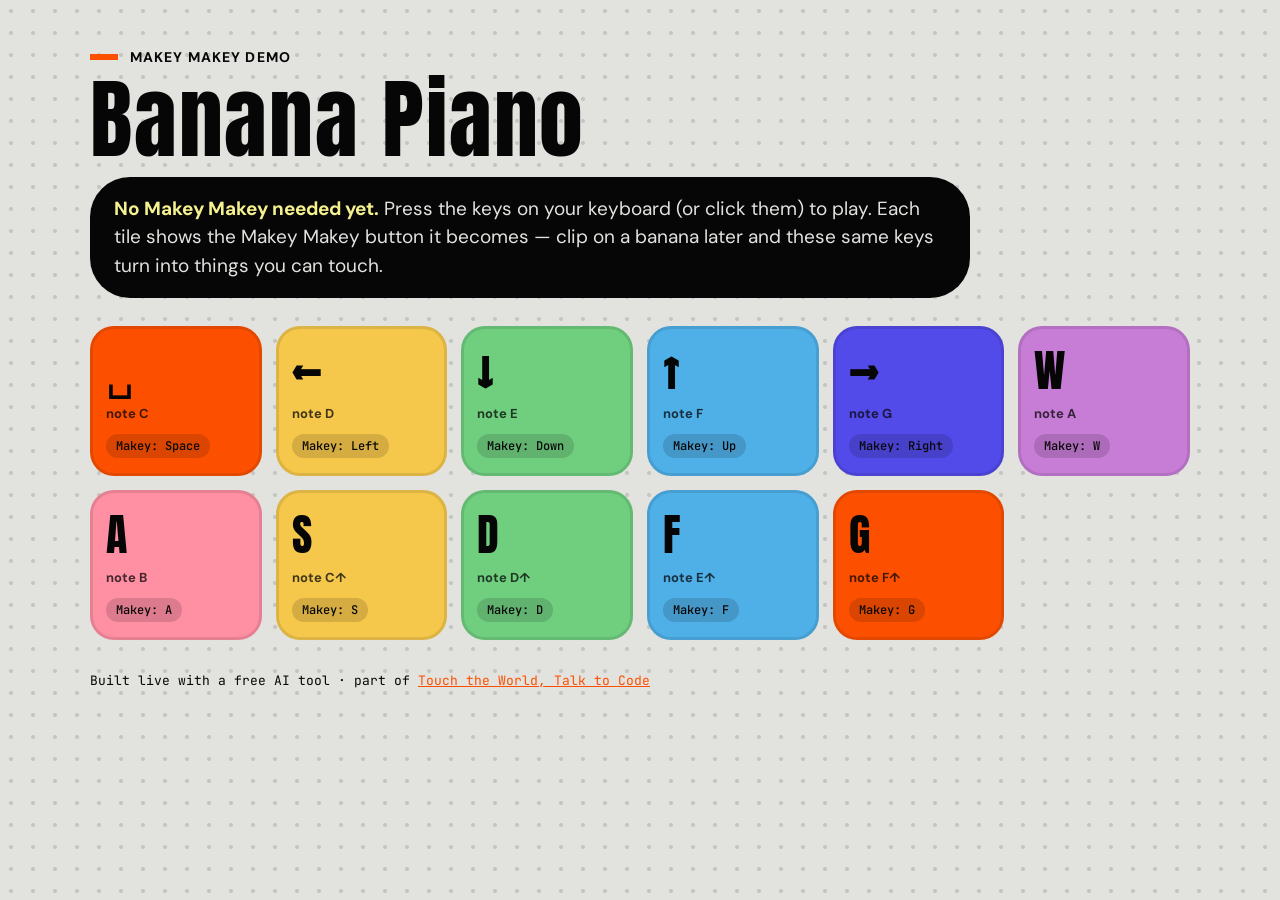
==== demo/index.html @ da953b77 "Initial commit: Touch the World, Talk to Code A 20-minute IoT-hardware teaching slideshow for studen" ====
<!DOCTYPE html>
<html lang="en">
<head>
  <meta charset="UTF-8" />
  <meta name="viewport" content="width=device-width, initial-scale=1.0" />
  <title>Banana Piano — Makey Makey Demo</title>
  <meta name="description" content="A keyboard-playable piano. Press the keys to hear notes. Works with a Makey Makey too." />

  <link rel="preconnect" href="https://fonts.googleapis.com" />
  <link rel="preconnect" href="https://fonts.gstatic.com" crossorigin />
  <link rel="stylesheet" href="https://fonts.googleapis.com/css2?family=Anton&family=DM+Sans:wght@400;500;700&family=JetBrains+Mono:wght@400;500&display=swap" />
  <link rel="stylesheet" href="../assets/css/tokens.css" />

  <style>
    * { box-sizing: border-box; }
    html, body { margin: 0; height: 100%; }
    body {
      font-family: var(--font-body-sans);
      color: var(--color-ink-primary);
      background-color: var(--color-canvas-page);
      background-image: radial-gradient(
        color-mix(in srgb, var(--color-ink-primary) 13%, transparent) 2px, transparent 2.2px);
      background-size: 22px 22px;
      min-height: 100%;
      padding: clamp(20px, 4vw, 48px);
    }
    .wrap { max-width: 1100px; margin: 0 auto; }

    .eyebrow {
      display: flex; align-items: center; gap: 12px;
      font-size: 14px; font-weight: 700; letter-spacing: 0.08em;
      text-transform: uppercase; margin: 0 0 12px;
    }
    .eyebrow::before { content: ""; width: 28px; height: 6px; background: var(--color-accent-primary); }

    h1 {
      font-family: var(--font-display); font-weight: 400; letter-spacing: 0.02em;
      font-size: clamp(40px, 8vw, 88px); line-height: 0.94; margin: 0 0 16px;
    }

    .banner {
      background: var(--color-ink-strong); color: var(--color-canvas-page);
      border-radius: var(--radius-card); padding: 18px 24px; margin: 0 0 28px;
      font-size: clamp(15px, 1.9vw, 19px); line-height: 1.5; max-width: 880px;
    }
    .banner strong { color: var(--color-surface-glare); }

    .grid {
      display: grid;
      grid-template-columns: repeat(auto-fit, minmax(150px, 1fr));
      gap: 14px;
    }

    .key {
      border: none; cursor: pointer; color: #070607;
      border-radius: var(--radius-card-sm); padding: 22px 16px 18px;
      text-align: center; font-family: var(--font-body-sans);
      transition: transform 90ms ease, filter 90ms ease, box-shadow 90ms ease;
      box-shadow: inset 0 0 0 3px rgba(7,6,7,0.10);
      min-height: 150px; display: flex; flex-direction: column; justify-content: space-between;
    }
    .key:focus-visible { outline: none; box-shadow: var(--shadow-focus-ring); }
    .key .cap {
      font-family: var(--font-display); font-weight: 400; font-size: clamp(28px, 4vw, 44px);
      line-height: 1;
    }
    .key .note { font-size: 13px; font-weight: 700; opacity: 0.75; }
    .key .makey {
      font-family: var(--font-mono); font-size: 12px; font-weight: 500;
      background: rgba(7,6,7,0.14); border-radius: 100px; padding: 4px 10px; display: inline-block;
    }
    .key.is-on { transform: translateY(3px) scale(1.03); filter: brightness(1.12); box-shadow: inset 0 0 0 4px #070607; }

    .footer {
      margin-top: 32px; font-family: var(--font-mono); font-size: 13px; color: var(--color-ink-muted);
    }
    .footer a { color: var(--color-accent-primary); }

    @media (prefers-reduced-motion: reduce) {
      .key { transition: none; }
    }
  </style>
</head>
<body>
  <div class="wrap">
    <p class="eyebrow">Makey Makey Demo</p>
    <h1>Banana Piano</h1>

    <div class="banner">
      <strong>No Makey Makey needed yet.</strong> Press the keys on your keyboard (or click them) to play.
      Each tile shows the Makey Makey button it becomes — clip on a banana later and these same keys turn into things you can touch.
    </div>

    <div class="grid" id="grid"></div>

    <p class="footer">
      Built live with a free AI tool &middot; part of
      <a href="../index.html">Touch the World, Talk to Code</a>
    </p>
  </div>

  <script>
    // Each key: keyboard code, on-screen label, musical note name, frequency, Makey Makey label, colour.
    var KEYS = [
      { code: "Space",      cap: "␣", note: "C",  freq: 261.63, makey: "Space", color: "#FC5000" },
      { code: "ArrowLeft",  cap: "←", note: "D",  freq: 293.66, makey: "Left",  color: "#F5C84B" },
      { code: "ArrowDown",  cap: "↓", note: "E",  freq: 329.63, makey: "Down",  color: "#6FCF7F" },
      { code: "ArrowUp",    cap: "↑", note: "F",  freq: 349.23, makey: "Up",    color: "#4FB0E8" },
      { code: "ArrowRight", cap: "→", note: "G",  freq: 392.00, makey: "Right", color: "#524AE9" },
      { code: "KeyW",       cap: "W",      note: "A",  freq: 440.00, makey: "W",     color: "#C77DD6" },
      { code: "KeyA",       cap: "A",      note: "B",  freq: 493.88, makey: "A",     color: "#FF8FA3" },
      { code: "KeyS",       cap: "S",      note: "C↑", freq: 523.25, makey: "S", color: "#F5C84B" },
      { code: "KeyD",       cap: "D",      note: "D↑", freq: 587.33, makey: "D", color: "#6FCF7F" },
      { code: "KeyF",       cap: "F",      note: "E↑", freq: 659.25, makey: "F", color: "#4FB0E8" },
      { code: "KeyG",       cap: "G",      note: "F↑", freq: 698.46, makey: "G", color: "#FC5000" }
    ];

    var grid = document.getElementById("grid");
    var byCode = {};
    var audioCtx = null;

    function ctx() {
      if (!audioCtx) {
        var AC = window.AudioContext || window.webkitAudioContext;
        audioCtx = new AC();
      }
      if (audioCtx.state === "suspended") { audioCtx.resume(); }
      return audioCtx;
    }

    function playNote(freq) {
      var ac = ctx();
      var osc = ac.createOscillator();
      var gain = ac.createGain();
      osc.type = "triangle";
      osc.frequency.value = freq;
      var now = ac.currentTime;
      gain.gain.setValueAtTime(0.0001, now);
      gain.gain.exponentialRampToValueAtTime(0.35, now + 0.01);
      gain.gain.exponentialRampToValueAtTime(0.0001, now + 0.9);
      osc.connect(gain).connect(ac.destination);
      osc.start(now);
      osc.stop(now + 0.95);
    }

    function trigger(k) {
      playNote(k.freq);
      k.el.classList.add("is-on");
      clearTimeout(k._t);
      k._t = setTimeout(function () { k.el.classList.remove("is-on"); }, 180);
    }

    KEYS.forEach(function (k) {
      var btn = document.createElement("button");
      btn.className = "key";
      btn.type = "button";
      btn.style.background = k.color;
      btn.innerHTML =
        '<span class="cap">' + k.cap + "</span>" +
        '<span class="note">note ' + k.note + "</span>" +
        '<span class="makey">Makey: ' + k.makey + "</span>";
      btn.addEventListener("mousedown", function () { trigger(k); });
      btn.addEventListener("touchstart", function (e) { e.preventDefault(); trigger(k); }, { passive: false });
      k.el = btn;
      byCode[k.code] = k;
      grid.appendChild(btn);
    });

    document.addEventListener("keydown", function (e) {
      var k = byCode[e.code];
      if (k && !e.repeat) {
        if (e.code === "Space" || e.code.indexOf("Arrow") === 0) { e.preventDefault(); }
        trigger(k);
      }
    });
  </script>
</body>
</html>
---- assets/css/tokens.css ----
/* GENERATED FROM data/brand.yaml — DO NOT EDIT.
 * Regenerate with: npm run build:brand
 * Source of truth: data/brand.yaml v2.1.1
 * Last updated:    2026-06-07
 */

:root {
  /* Color — raw palette (paint inventory) */
  --color-raw-basalt-canvas: #E2E2DF;
  --color-raw-ash-white: #F7F6F2;
  --color-raw-pure-white: #FFFFFF;
  --color-raw-abyssal-ink: #070607;
  --color-raw-pure-black: #000000;
  --color-raw-digital-orange: #FC5000;
  --color-raw-cyber-violet: #524AE9;
  --color-raw-pixel-glare: #F5F28E;

  /* Color — semantic tokens (templates use these) */
  --color-canvas-page: var(--color-raw-basalt-canvas);
  --color-canvas-surface: var(--color-raw-ash-white);
  --color-surface-accent: var(--color-raw-digital-orange);
  --color-surface-decor: var(--color-raw-cyber-violet);
  --color-surface-glare: var(--color-raw-pixel-glare);
  --color-surface-tag: var(--color-raw-pixel-glare);
  --color-ink-primary: var(--color-raw-abyssal-ink);
  --color-ink-strong: var(--color-raw-abyssal-ink);
  --color-ink-muted: var(--color-raw-abyssal-ink);
  --color-ink-subtle: var(--color-raw-abyssal-ink);
  --color-on-accent: var(--color-raw-pure-white);
  --color-accent-primary: var(--color-raw-digital-orange);
  --color-accent-editorial: var(--color-raw-digital-orange);
  --color-surface-pill: var(--color-raw-ash-white);
  --color-surface-quote: var(--color-raw-ash-white);
  --color-edge-pill: var(--color-raw-abyssal-ink);
  --color-rule-hairline: var(--color-raw-abyssal-ink);

  /* Typography — font stacks */
  --font-display: Anton, Oswald, "Bebas Neue", Impact, sans-serif;
  --font-body-sans: "DM Sans", Inter, "Segoe UI", system-ui, sans-serif;
  --font-mono: "JetBrains Mono", Consolas, ui-monospace, monospace;

  /* Typography — scale */
  --text-display-xl-size: 189px;
  --text-display-xl-line-height: 0.94;
  --text-display-xl-tracking: 0.02em;
  --text-display-xl-weight: 400;
  --text-display-xl-family: var(--font-display);
  --text-display-lg-size: 64px;
  --text-display-lg-line-height: 0.95;
  --text-display-lg-tracking: 0.02em;
  --text-display-lg-weight: 400;
  --text-display-lg-family: var(--font-display);
  --text-display-size: 96px;
  --text-display-line-height: 0.94;
  --text-display-tracking: 0.02em;
  --text-display-weight: 400;
  --text-display-family: var(--font-display);
  --text-h-1-size: 56px;
  --text-h-1-line-height: 0.94;
  --text-h-1-tracking: 0.02em;
  --text-h-1-weight: 400;
  --text-h-1-family: var(--font-display);
  --text-h-2-size: 32px;
  --text-h-2-line-height: 0.95;
  --text-h-2-tracking: 0.02em;
  --text-h-2-weight: 400;
  --text-h-2-family: var(--font-display);
  --text-h-3-size: 30px;
  --text-h-3-line-height: 1.11;
  --text-h-3-tracking: 0;
  --text-h-3-weight: 500;
  --text-h-3-family: var(--font-body-sans);
  --text-body-size: 16px;
  --text-body-line-height: 1.55;
  --text-body-tracking: 0;
  --text-body-weight: 500;
  --text-body-family: var(--font-body-sans);
  --text-body-lead-size: 18px;
  --text-body-lead-line-height: 1.5;
  --text-body-lead-tracking: 0;
  --text-body-lead-weight: 500;
  --text-body-lead-family: var(--font-body-sans);
  --text-meta-size: 14px;
  --text-meta-line-height: 1.25;
  --text-meta-tracking: 0;
  --text-meta-weight: 500;
  --text-meta-family: var(--font-body-sans);
  --text-eyebrow-size: 14px;
  --text-eyebrow-line-height: 1.2;
  --text-eyebrow-tracking: 0.08em;
  --text-eyebrow-weight: 700;
  --text-eyebrow-family: var(--font-body-sans);
  --text-eyebrow-transform: uppercase;
  --text-mono-size: 13px;
  --text-mono-line-height: 1.5;
  --text-mono-tracking: 0;
  --text-mono-weight: 400;
  --text-mono-family: var(--font-mono);

  /* Spacing */
  --space-0: 0px;
  --space-1: 8px;
  --space-2: 16px;
  --space-3: 24px;
  --space-4: 32px;
  --space-5: 40px;
  --space-6: 48px;
  --space-7: 56px;
  --space-8: 64px;
  --space-10: 80px;
  --space-0-5: 4px;
  --space-1-25: 10px;
  --space-1-5: 12px;
  --space-2-5: 20px;
  --rhythm-section: 40px;
  --rhythm-section-tight: 24px;
  --rhythm-section-large: 80px;
  --rhythm-card-padding: 40px;
  --rhythm-element-gap: 10px;
  --rhythm-paragraph: 16px;
  --rhythm-column-gutter: 24px;
  --rhythm-column-gutter-mobile: 16px;

  /* Radius */
  --radius-none: 0px;
  --radius-sm: 8px;
  --radius-badge: 16px;
  --radius-tag: 20px;
  --radius-card-sm: 24px;
  --radius-card: 40px;
  --radius-default: 40px;
  --radius-input: 100px;
  --radius-pill: 800px;

  /* Shadow */
  --shadow-ambient: none;
  --shadow-focus-ring: 0 0 0 3px rgba(252, 80, 0, 0.40);

  /* Motion */
  --duration-fast: 120ms;
  --duration-base: 200ms;
  --duration-slow: 360ms;
  --easing-standard: cubic-bezier(0.2, 0, 0, 1);
  --easing-entrance: cubic-bezier(0.0, 0, 0.2, 1);
  --easing-exit: cubic-bezier(0.4, 0, 1, 1);

  /* Layout */
  --layout-golden-main: 61.8%;
  --layout-golden-side: 38.2%;
  --layout-golden-gutter: 1.4em;
  --container-max: 1200px;
  --container-padding-mobile: 24px;
  --container-padding-desktop: 40px;
}
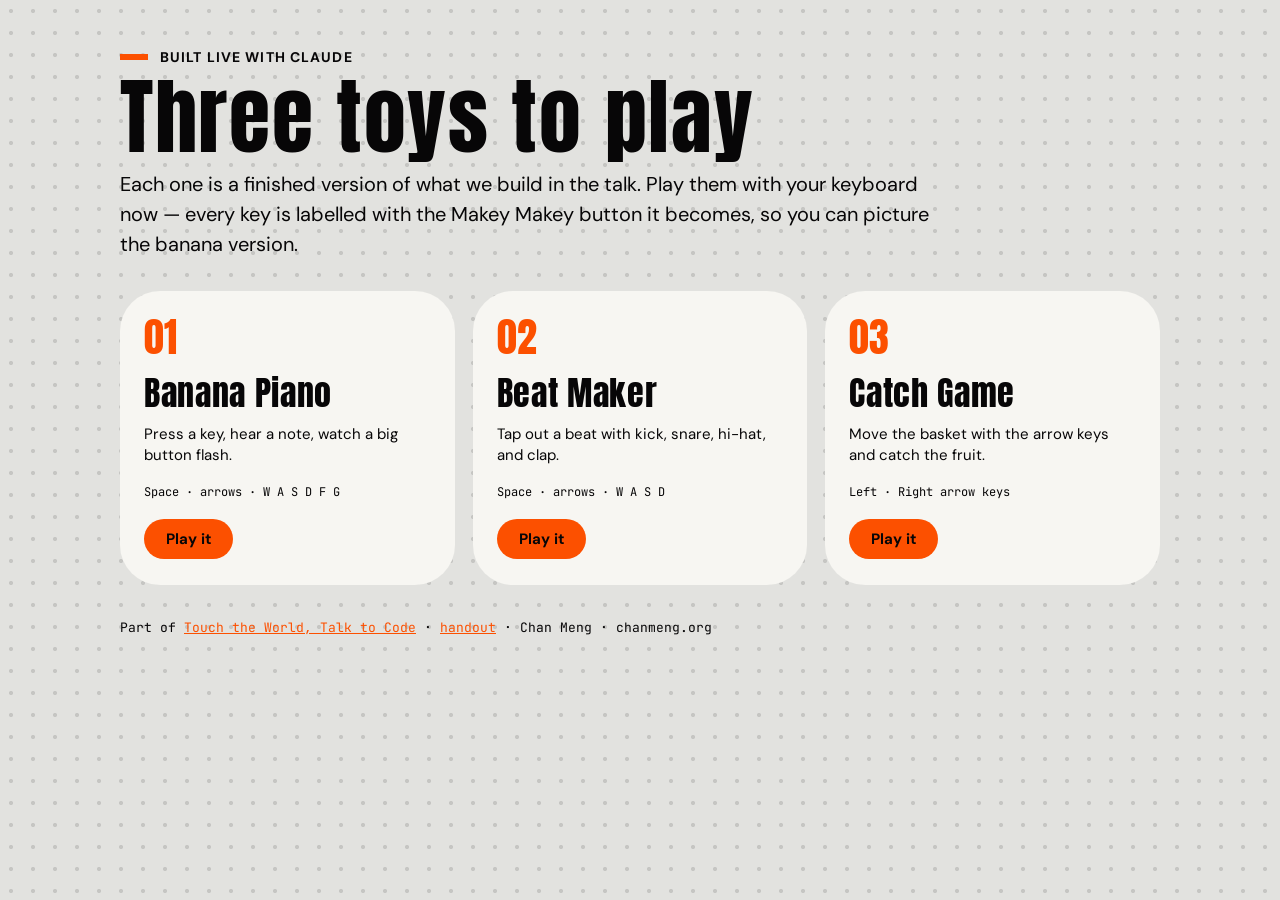
==== commit 45a8585b: "Switch to Claude + add two more build cases (drums, catch game) Reframe the AI half of the deck arou" ====
--- a/demo/index.html
+++ b/demo/index.html
@@ -3,8 +3,8 @@
 <head>
   <meta charset="UTF-8" />
   <meta name="viewport" content="width=device-width, initial-scale=1.0" />
-  <title>Banana Piano — Makey Makey Demo</title>
-  <meta name="description" content="A keyboard-playable piano. Press the keys to hear notes. Works with a Makey Makey too." />
+  <title>Three Demos — Touch the World, Talk to Code</title>
+  <meta name="description" content="Three keyboard-playable IoT toys built with Claude: a Banana Piano, a Beat Maker, and a Catch Game. Each works with a Makey Makey too." />
 
   <link rel="preconnect" href="https://fonts.googleapis.com" />
   <link rel="preconnect" href="https://fonts.gstatic.com" crossorigin />
@@ -24,7 +24,7 @@
       min-height: 100%;
       padding: clamp(20px, 4vw, 48px);
     }
-    .wrap { max-width: 1100px; margin: 0 auto; }
+    .wrap { max-width: 1040px; margin: 0 auto; }
 
     .eyebrow {
       display: flex; align-items: center; gap: 12px;
@@ -35,144 +35,81 @@
 
     h1 {
       font-family: var(--font-display); font-weight: 400; letter-spacing: 0.02em;
-      font-size: clamp(40px, 8vw, 88px); line-height: 0.94; margin: 0 0 16px;
+      font-size: clamp(40px, 8vw, 84px); line-height: 0.94; margin: 0 0 12px;
+    }
+    .sub { font-size: clamp(15px, 2vw, 20px); max-width: 60ch; margin: 0 0 32px; line-height: 1.5; }
+
+    .cards { display: grid; grid-template-columns: repeat(auto-fit, minmax(240px, 1fr)); gap: 18px; }
+
+    .demo-card {
+      display: flex; flex-direction: column; text-decoration: none; color: inherit;
+      background: var(--color-canvas-surface); border-radius: var(--radius-card);
+      padding: 26px 24px; transition: transform 120ms ease;
+    }
+    .demo-card:hover { transform: translateY(-3px); }
+    .demo-card .num {
+      font-family: var(--font-display); font-size: 40px; color: var(--color-accent-primary); line-height: 1;
+    }
+    .demo-card h2 {
+      font-family: var(--font-display); font-weight: 400; letter-spacing: 0.02em;
+      font-size: clamp(24px, 4vw, 34px); margin: 10px 0 6px;
+    }
+    .demo-card p { font-size: 15px; line-height: 1.4; margin: 0 0 18px; }
+    .demo-card .keys {
+      font-family: var(--font-mono); font-size: 12px; color: var(--color-ink-muted); margin: 0 0 18px;
+    }
+    .demo-card .go {
+      margin-top: auto; align-self: flex-start;
+      font-weight: 700; font-size: 15px;
+      background: var(--color-accent-primary); color: var(--color-ink-strong);
+      padding: 10px 22px; border-radius: 100px;
     }
 
-    .banner {
-      background: var(--color-ink-strong); color: var(--color-canvas-page);
-      border-radius: var(--radius-card); padding: 18px 24px; margin: 0 0 28px;
-      font-size: clamp(15px, 1.9vw, 19px); line-height: 1.5; max-width: 880px;
-    }
-    .banner strong { color: var(--color-surface-glare); }
-
-    .grid {
-      display: grid;
-      grid-template-columns: repeat(auto-fit, minmax(150px, 1fr));
-      gap: 14px;
-    }
-
-    .key {
-      border: none; cursor: pointer; color: #070607;
-      border-radius: var(--radius-card-sm); padding: 22px 16px 18px;
-      text-align: center; font-family: var(--font-body-sans);
-      transition: transform 90ms ease, filter 90ms ease, box-shadow 90ms ease;
-      box-shadow: inset 0 0 0 3px rgba(7,6,7,0.10);
-      min-height: 150px; display: flex; flex-direction: column; justify-content: space-between;
-    }
-    .key:focus-visible { outline: none; box-shadow: var(--shadow-focus-ring); }
-    .key .cap {
-      font-family: var(--font-display); font-weight: 400; font-size: clamp(28px, 4vw, 44px);
-      line-height: 1;
-    }
-    .key .note { font-size: 13px; font-weight: 700; opacity: 0.75; }
-    .key .makey {
-      font-family: var(--font-mono); font-size: 12px; font-weight: 500;
-      background: rgba(7,6,7,0.14); border-radius: 100px; padding: 4px 10px; display: inline-block;
-    }
-    .key.is-on { transform: translateY(3px) scale(1.03); filter: brightness(1.12); box-shadow: inset 0 0 0 4px #070607; }
-
     .footer {
-      margin-top: 32px; font-family: var(--font-mono); font-size: 13px; color: var(--color-ink-muted);
+      margin-top: 34px; font-family: var(--font-mono); font-size: 13px; color: var(--color-ink-muted);
     }
     .footer a { color: var(--color-accent-primary); }
 
-    @media (prefers-reduced-motion: reduce) {
-      .key { transition: none; }
-    }
+    @media (prefers-reduced-motion: reduce) { .demo-card { transition: none; } }
   </style>
 </head>
 <body>
   <div class="wrap">
-    <p class="eyebrow">Makey Makey Demo</p>
-    <h1>Banana Piano</h1>
+    <p class="eyebrow">Built live with Claude</p>
+    <h1>Three toys to play</h1>
+    <p class="sub">
+      Each one is a finished version of what we build in the talk. Play them with your keyboard now —
+      every key is labelled with the Makey Makey button it becomes, so you can picture the banana version.
+    </p>
 
-    <div class="banner">
-      <strong>No Makey Makey needed yet.</strong> Press the keys on your keyboard (or click them) to play.
-      Each tile shows the Makey Makey button it becomes — clip on a banana later and these same keys turn into things you can touch.
+    <div class="cards">
+      <a class="demo-card" href="piano/index.html">
+        <span class="num">01</span>
+        <h2>Banana Piano</h2>
+        <p>Press a key, hear a note, watch a big button flash.</p>
+        <p class="keys">Space · arrows · W A S D F G</p>
+        <span class="go">Play it</span>
+      </a>
+      <a class="demo-card" href="drums/index.html">
+        <span class="num">02</span>
+        <h2>Beat Maker</h2>
+        <p>Tap out a beat with kick, snare, hi-hat, and clap.</p>
+        <p class="keys">Space · arrows · W A S D</p>
+        <span class="go">Play it</span>
+      </a>
+      <a class="demo-card" href="catch/index.html">
+        <span class="num">03</span>
+        <h2>Catch Game</h2>
+        <p>Move the basket with the arrow keys and catch the fruit.</p>
+        <p class="keys">Left · Right arrow keys</p>
+        <span class="go">Play it</span>
+      </a>
     </div>
 
-    <div class="grid" id="grid"></div>
-
     <p class="footer">
-      Built live with a free AI tool &middot; part of
-      <a href="../index.html">Touch the World, Talk to Code</a>
+      Part of <a href="../index.html">Touch the World, Talk to Code</a> &middot;
+      <a href="../handout/index.html">handout</a> &middot; Chan Meng &middot; chanmeng.org
     </p>
   </div>
-
-  <script>
-    // Each key: keyboard code, on-screen label, musical note name, frequency, Makey Makey label, colour.
-    var KEYS = [
-      { code: "Space",      cap: "␣", note: "C",  freq: 261.63, makey: "Space", color: "#FC5000" },
-      { code: "ArrowLeft",  cap: "←", note: "D",  freq: 293.66, makey: "Left",  color: "#F5C84B" },
-      { code: "ArrowDown",  cap: "↓", note: "E",  freq: 329.63, makey: "Down",  color: "#6FCF7F" },
-      { code: "ArrowUp",    cap: "↑", note: "F",  freq: 349.23, makey: "Up",    color: "#4FB0E8" },
-      { code: "ArrowRight", cap: "→", note: "G",  freq: 392.00, makey: "Right", color: "#524AE9" },
-      { code: "KeyW",       cap: "W",      note: "A",  freq: 440.00, makey: "W",     color: "#C77DD6" },
-      { code: "KeyA",       cap: "A",      note: "B",  freq: 493.88, makey: "A",     color: "#FF8FA3" },
-      { code: "KeyS",       cap: "S",      note: "C↑", freq: 523.25, makey: "S", color: "#F5C84B" },
-      { code: "KeyD",       cap: "D",      note: "D↑", freq: 587.33, makey: "D", color: "#6FCF7F" },
-      { code: "KeyF",       cap: "F",      note: "E↑", freq: 659.25, makey: "F", color: "#4FB0E8" },
-      { code: "KeyG",       cap: "G",      note: "F↑", freq: 698.46, makey: "G", color: "#FC5000" }
-    ];
-
-    var grid = document.getElementById("grid");
-    var byCode = {};
-    var audioCtx = null;
-
-    function ctx() {
-      if (!audioCtx) {
-        var AC = window.AudioContext || window.webkitAudioContext;
-        audioCtx = new AC();
-      }
-      if (audioCtx.state === "suspended") { audioCtx.resume(); }
-      return audioCtx;
-    }
-
-    function playNote(freq) {
-      var ac = ctx();
-      var osc = ac.createOscillator();
-      var gain = ac.createGain();
-      osc.type = "triangle";
-      osc.frequency.value = freq;
-      var now = ac.currentTime;
-      gain.gain.setValueAtTime(0.0001, now);
-      gain.gain.exponentialRampToValueAtTime(0.35, now + 0.01);
-      gain.gain.exponentialRampToValueAtTime(0.0001, now + 0.9);
-      osc.connect(gain).connect(ac.destination);
-      osc.start(now);
-      osc.stop(now + 0.95);
-    }
-
-    function trigger(k) {
-      playNote(k.freq);
-      k.el.classList.add("is-on");
-      clearTimeout(k._t);
-      k._t = setTimeout(function () { k.el.classList.remove("is-on"); }, 180);
-    }
-
-    KEYS.forEach(function (k) {
-      var btn = document.createElement("button");
-      btn.className = "key";
-      btn.type = "button";
-      btn.style.background = k.color;
-      btn.innerHTML =
-        '<span class="cap">' + k.cap + "</span>" +
-        '<span class="note">note ' + k.note + "</span>" +
-        '<span class="makey">Makey: ' + k.makey + "</span>";
-      btn.addEventListener("mousedown", function () { trigger(k); });
-      btn.addEventListener("touchstart", function (e) { e.preventDefault(); trigger(k); }, { passive: false });
-      k.el = btn;
-      byCode[k.code] = k;
-      grid.appendChild(btn);
-    });
-
-    document.addEventListener("keydown", function (e) {
-      var k = byCode[e.code];
-      if (k && !e.repeat) {
-        if (e.code === "Space" || e.code.indexOf("Arrow") === 0) { e.preventDefault(); }
-        trigger(k);
-      }
-    });
-  </script>
 </body>
 </html>
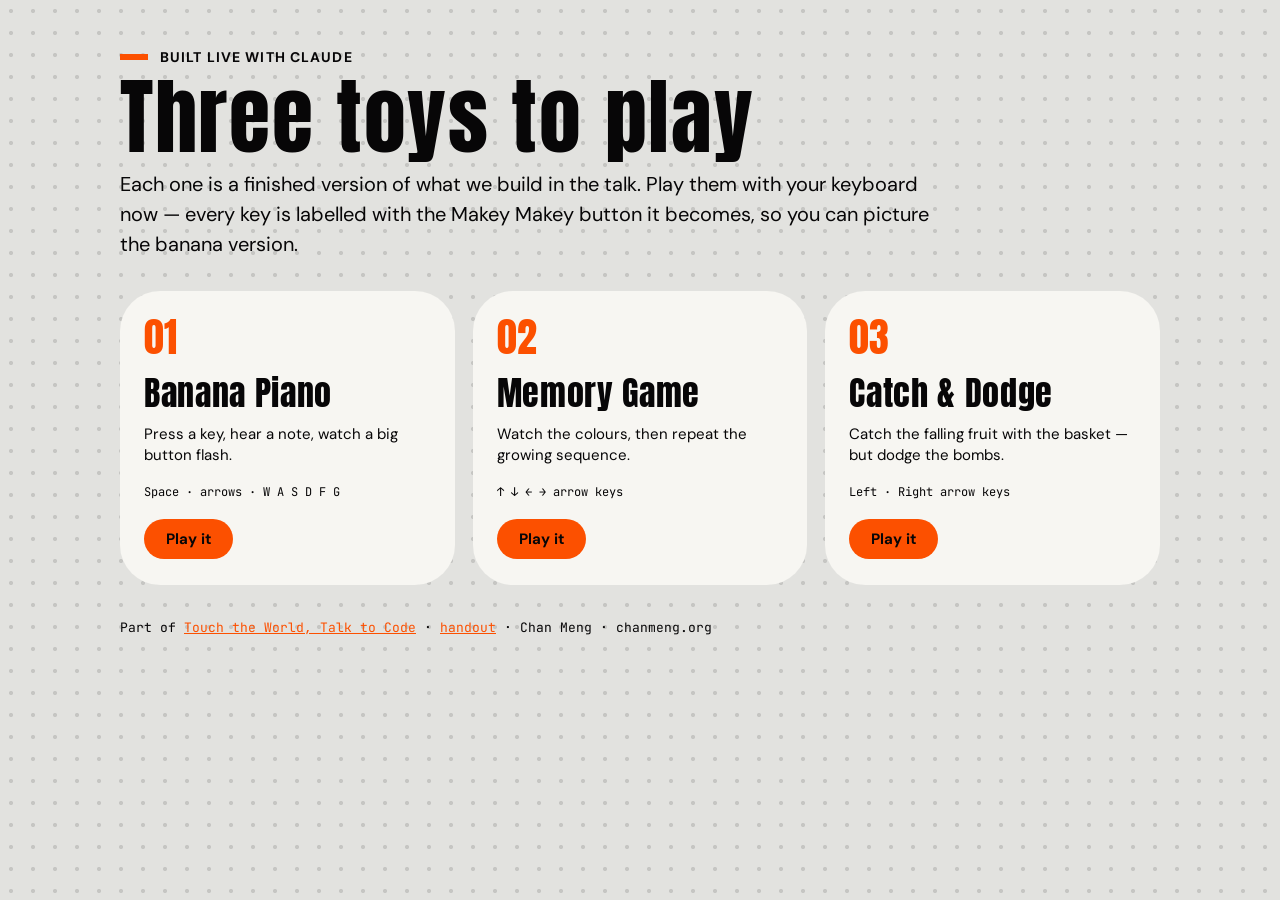
==== commit 7c725dbc: "Turn the three builds into an Easy/Medium/Challenge ladder Build 1 (Piano) and Build 2 (Beat Maker) " ====
--- a/demo/index.html
+++ b/demo/index.html
@@ -4,7 +4,9 @@
   <meta charset="UTF-8" />
   <meta name="viewport" content="width=device-width, initial-scale=1.0" />
   <title>Three Demos — Touch the World, Talk to Code</title>
-  <meta name="description" content="Three keyboard-playable IoT toys built with Claude: a Banana Piano, a Beat Maker, and a Catch Game. Each works with a Makey Makey too." />
+  <meta name="description" content="Three keyboard-playable IoT toys built with Claude: a Banana Piano, a Memory Game, and a Catch &amp; Dodge Game. Each works with a Makey Makey too." />
+
+  <link rel="icon" type="image/svg+xml" href="../assets/brand/favicon.svg" />
 
   <link rel="preconnect" href="https://fonts.googleapis.com" />
   <link rel="preconnect" href="https://fonts.gstatic.com" crossorigin />
@@ -90,17 +92,17 @@
         <p class="keys">Space · arrows · W A S D F G</p>
         <span class="go">Play it</span>
       </a>
-      <a class="demo-card" href="drums/index.html">
+      <a class="demo-card" href="simon/index.html">
         <span class="num">02</span>
-        <h2>Beat Maker</h2>
-        <p>Tap out a beat with kick, snare, hi-hat, and clap.</p>
-        <p class="keys">Space · arrows · W A S D</p>
+        <h2>Memory Game</h2>
+        <p>Watch the colours, then repeat the growing sequence.</p>
+        <p class="keys">↑ ↓ ← → arrow keys</p>
         <span class="go">Play it</span>
       </a>
       <a class="demo-card" href="catch/index.html">
         <span class="num">03</span>
-        <h2>Catch Game</h2>
-        <p>Move the basket with the arrow keys and catch the fruit.</p>
+        <h2>Catch &amp; Dodge</h2>
+        <p>Catch the falling fruit with the basket — but dodge the bombs.</p>
         <p class="keys">Left · Right arrow keys</p>
         <span class="go">Play it</span>
       </a>
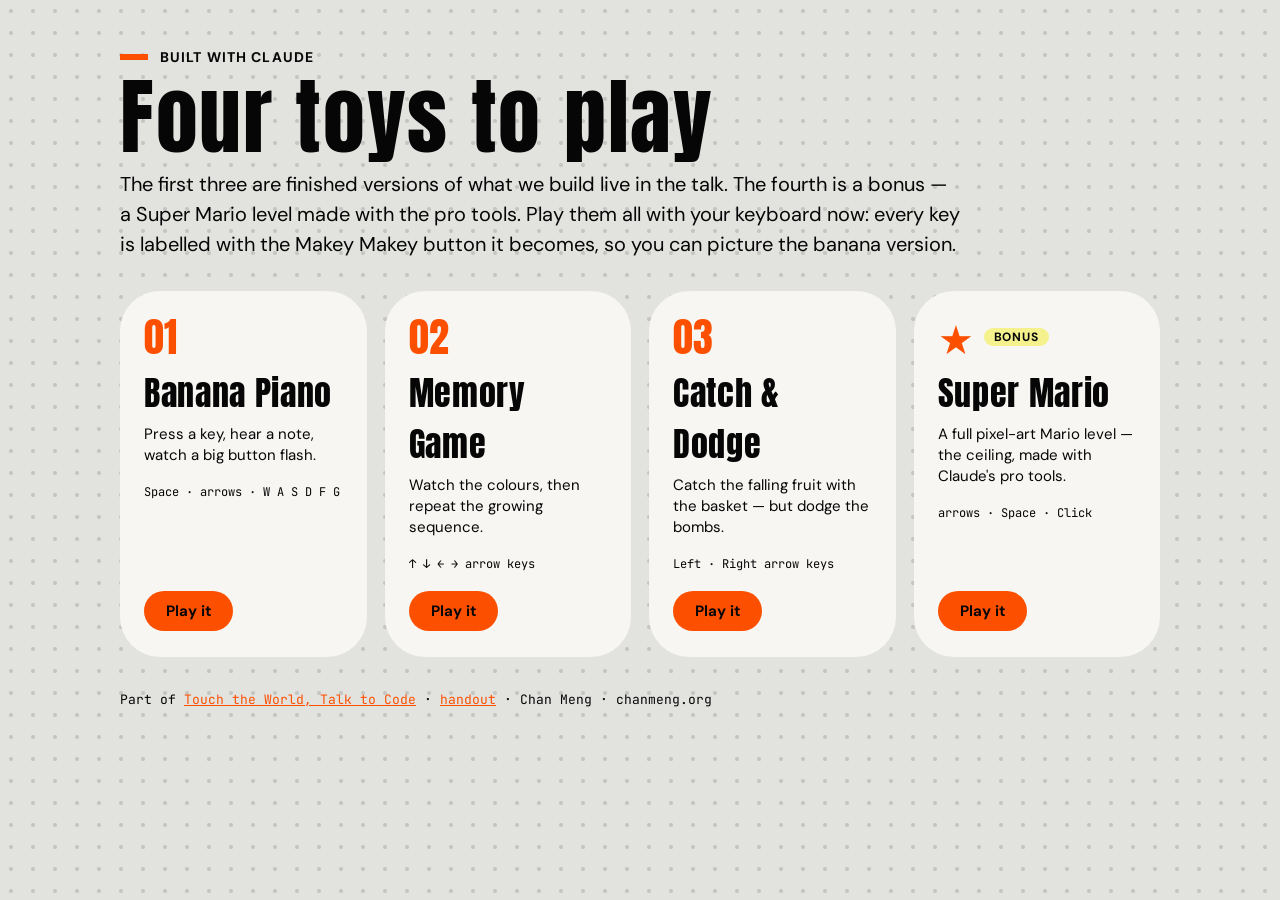
==== commit 9d6f6726: "Add a bonus Super Mario showcase as the fourth game Positioned as a showcase, not a build-along: it " ====
--- a/demo/index.html
+++ b/demo/index.html
@@ -4,7 +4,7 @@
   <meta charset="UTF-8" />
   <meta name="viewport" content="width=device-width, initial-scale=1.0" />
   <title>Three Demos — Touch the World, Talk to Code</title>
-  <meta name="description" content="Three keyboard-playable IoT toys built with Claude: a Banana Piano, a Memory Game, and a Catch &amp; Dodge Game. Each works with a Makey Makey too." />
+  <meta name="description" content="Keyboard-playable IoT toys built with Claude: a Banana Piano, a Memory Game, a Catch &amp; Dodge Game, plus a bonus Super Mario showcase. Each works with a Makey Makey too." />
 
   <link rel="icon" type="image/svg+xml" href="../assets/brand/favicon.svg" />
 
@@ -51,6 +51,12 @@
     .demo-card:hover { transform: translateY(-3px); }
     .demo-card .num {
       font-family: var(--font-display); font-size: 40px; color: var(--color-accent-primary); line-height: 1;
+      display: flex; align-items: center; gap: 10px;
+    }
+    .demo-card .num .tag {
+      font-family: var(--font-body-sans); font-size: 12px; font-weight: 700;
+      letter-spacing: 0.08em; text-transform: uppercase; color: var(--color-ink-strong);
+      background: var(--color-surface-glare); padding: 3px 10px; border-radius: 100px;
     }
     .demo-card h2 {
       font-family: var(--font-display); font-weight: 400; letter-spacing: 0.02em;
@@ -77,11 +83,12 @@
 </head>
 <body>
   <div class="wrap">
-    <p class="eyebrow">Built live with Claude</p>
-    <h1>Three toys to play</h1>
+    <p class="eyebrow">Built with Claude</p>
+    <h1>Four toys to play</h1>
     <p class="sub">
-      Each one is a finished version of what we build in the talk. Play them with your keyboard now —
-      every key is labelled with the Makey Makey button it becomes, so you can picture the banana version.
+      The first three are finished versions of what we build live in the talk. The fourth is a bonus —
+      a Super Mario level made with the pro tools. Play them all with your keyboard now: every key is
+      labelled with the Makey Makey button it becomes, so you can picture the banana version.
     </p>
 
     <div class="cards">
@@ -106,6 +113,13 @@
         <p class="keys">Left · Right arrow keys</p>
         <span class="go">Play it</span>
       </a>
+      <a class="demo-card demo-card--bonus" href="mario/index.html">
+        <span class="num">&#9733;<span class="tag">Bonus</span></span>
+        <h2>Super Mario</h2>
+        <p>A full pixel-art Mario level — the ceiling, made with Claude's pro tools.</p>
+        <p class="keys">arrows · Space · Click</p>
+        <span class="go">Play it</span>
+      </a>
     </div>
 
     <p class="footer">
